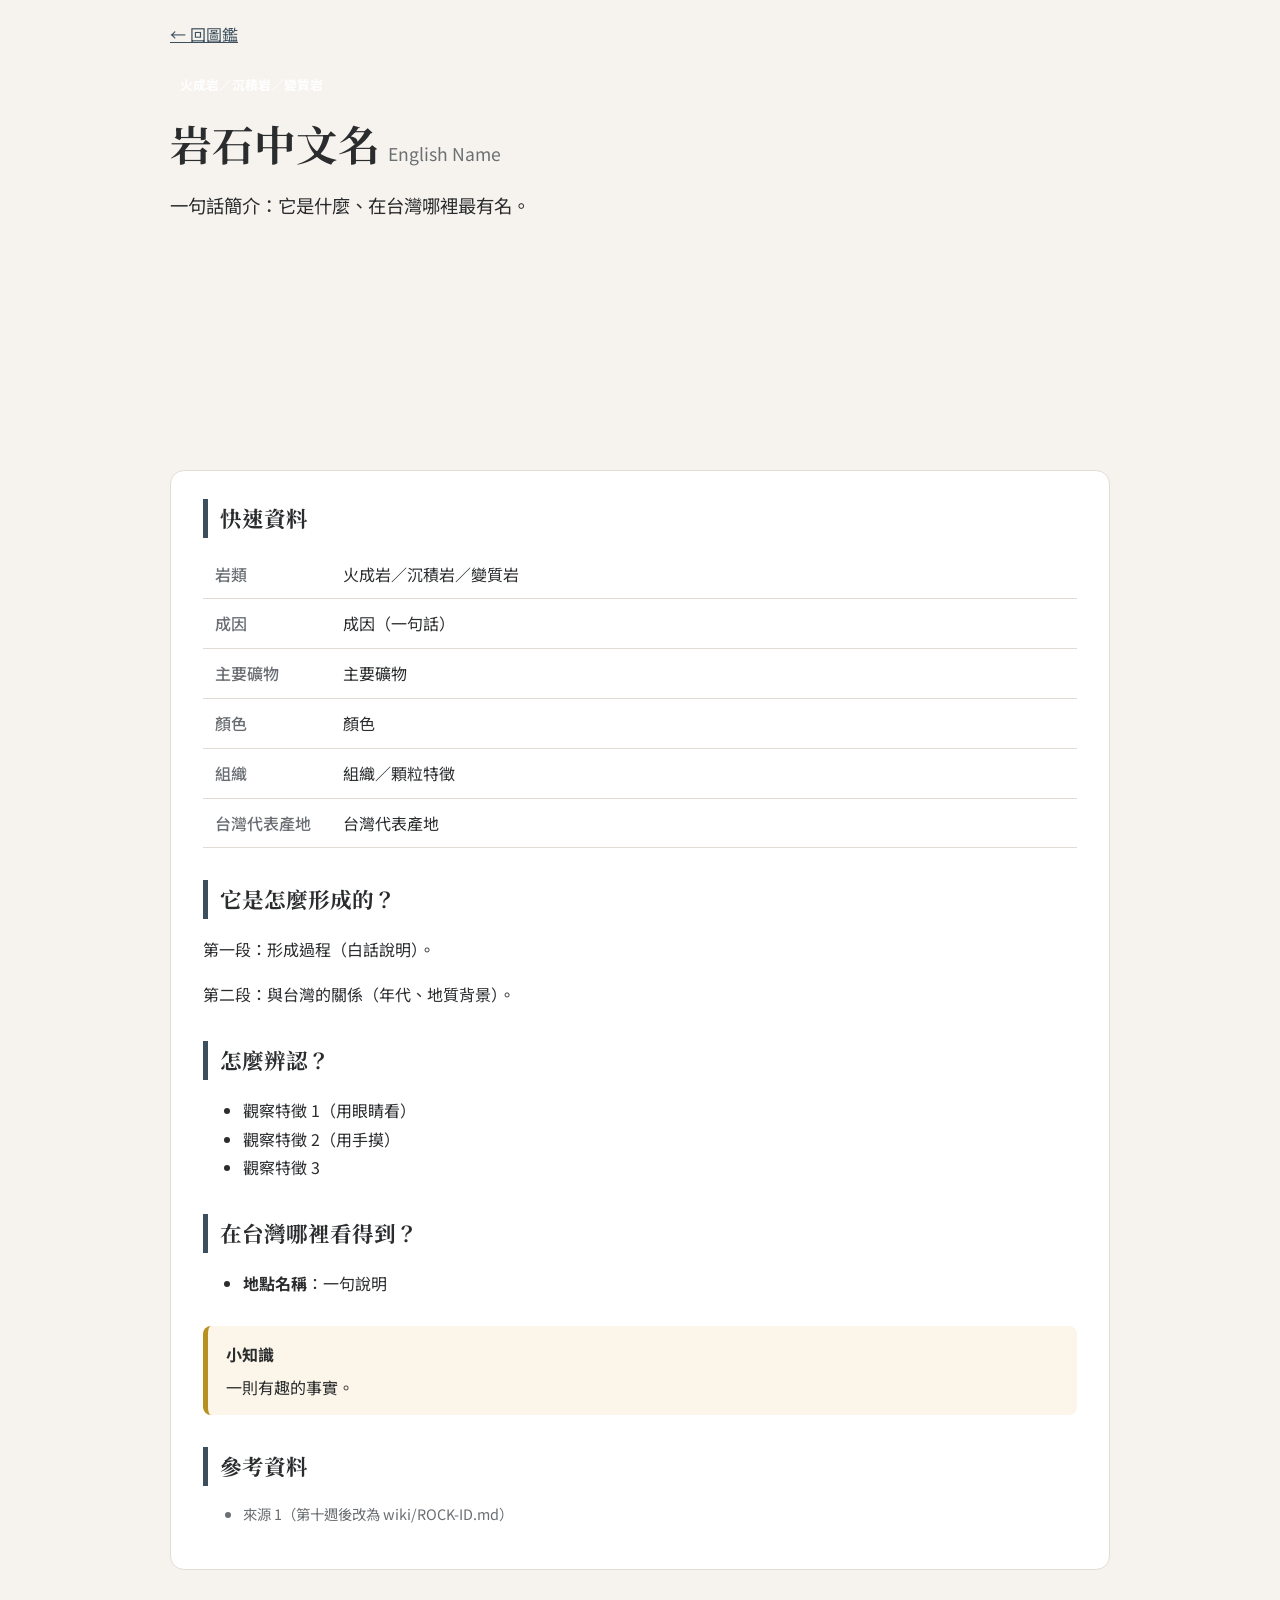
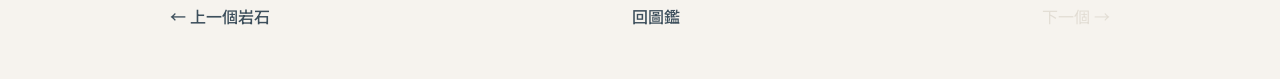
==== rocks/_template.html @ 90761d76 "Add files via upload" ====
<!-- 新增岩石：複製本檔為 rocks/<id>.html，替換所有大寫佔位字 (ROCK-ID / PREV-ID) 與中文說明。規則見 CLAUDE.md 第 5、6 節 -->
<!DOCTYPE html>
<html lang="zh-Hant-TW">
<head>
  <meta charset="UTF-8">
  <meta name="viewport" content="width=device-width, initial-scale=1.0">
  <title>岩石中文名 English Name｜台灣常見岩石圖鑑</title>
  <link rel="stylesheet" href="../style.css">
</head>
<body>
  <main class="container">
    <nav class="topnav"><a href="../index.html">← 回圖鑑</a></nav>

    <header class="rock-hero">
      <span class="tag tag--TYPE">火成岩／沉積岩／變質岩</span>
      <h1>岩石中文名<span class="en">English Name</span></h1>
      <p class="lead">一句話簡介：它是什麼、在台灣哪裡最有名。</p>
    </header>

    <div class="swatch swatch--ROCK-ID" role="img" aria-label="岩石中文名外觀示意"></div>

    <article>
      <h2>快速資料</h2>
      <table class="facts">
        <tr><th>岩類</th><td>火成岩／沉積岩／變質岩</td></tr>
        <tr><th>成因</th><td>成因（一句話）</td></tr>
        <tr><th>主要礦物</th><td>主要礦物</td></tr>
        <tr><th>顏色</th><td>顏色</td></tr>
        <tr><th>組織</th><td>組織／顆粒特徵</td></tr>
        <tr><th>台灣代表產地</th><td>台灣代表產地</td></tr>
      </table>

      <h2>它是怎麼形成的？</h2>
      <p>第一段：形成過程（白話說明）。</p>
      <p>第二段：與台灣的關係（年代、地質背景）。</p>

      <h2>怎麼辨認？</h2>
      <ul>
        <li>觀察特徵 1（用眼睛看）</li>
        <li>觀察特徵 2（用手摸）</li>
        <li>觀察特徵 3</li>
      </ul>

      <h2>在台灣哪裡看得到？</h2>
      <ul>
        <li><b>地點名稱</b>：一句說明</li>
      </ul>

      <aside class="trivia">
        <strong>小知識</strong>
        一則有趣的事實。
      </aside>

      <h2>參考資料</h2>
      <ul class="refs">
        <li>來源 1（第十週後改為 wiki/ROCK-ID.md）</li>
      </ul>
    </article>

    <nav class="pager">
      <a href="PREV-ID.html">← 上一個岩石</a>
      <a href="../index.html">回圖鑑</a>
      <span class="disabled">下一個 →</span>
    </nav>
  </main>
</body>
</html>
---- style.css ----
/* ===== 台灣常見岩石圖鑑 — 全站樣式 ===== */
@import url("https://fonts.googleapis.com/css2?family=Noto+Sans+TC:wght@400;500;700&family=Noto+Serif+TC:wght@600;900&display=swap");

:root {
  --bg: #f6f3ee;
  --paper: #ffffff;
  --ink: #2a2c2e;
  --muted: #6b6f73;
  --line: #e2ddd4;
  --accent: #3d4f5c;
  --igneous: #b8482f;
  --sedimentary: #b8901f;
  --metamorphic: #4f6489;
  --radius: 14px;
  --serif: "Noto Serif TC", serif;
  --sans: "Noto Sans TC", system-ui, sans-serif;
}

* { box-sizing: border-box; }

body {
  margin: 0;
  background: var(--bg);
  color: var(--ink);
  font-family: var(--sans);
  line-height: 1.8;
}

a { color: var(--accent); }

.container { max-width: 980px; margin: 0 auto; padding: 0 20px; }

/* ----- 頁首 ----- */
.site-header {
  background: var(--accent);
  color: #fff;
  padding: 56px 0 44px;
}
.site-header h1 {
  font-family: var(--serif);
  font-weight: 900;
  font-size: clamp(2rem, 5vw, 3rem);
  margin: 0 0 8px;
  letter-spacing: 0.04em;
}
.site-header p { margin: 0; opacity: 0.85; }

/* ----- 篩選按鈕 ----- */
.filters { display: flex; flex-wrap: wrap; gap: 10px; margin: 32px 0 24px; }
.filter-btn {
  border: 1.5px solid var(--accent);
  background: transparent;
  color: var(--accent);
  border-radius: 999px;
  padding: 6px 18px;
  font: 500 0.95rem var(--sans);
  cursor: pointer;
}
.filter-btn.is-active { background: var(--accent); color: #fff; }

/* ----- 卡片 ----- */
.grid {
  display: grid;
  grid-template-columns: repeat(auto-fill, minmax(260px, 1fr));
  gap: 20px;
  margin-bottom: 56px;
}
.card {
  display: block;
  background: var(--paper);
  border: 1px solid var(--line);
  border-radius: var(--radius);
  overflow: hidden;
  text-decoration: none;
  color: inherit;
  transition: transform 0.15s, box-shadow 0.15s;
}
.card:hover { transform: translateY(-3px); box-shadow: 0 8px 24px rgba(0,0,0,0.08); }
.card .swatch { height: 130px; border-radius: 0; }
.card-body { padding: 16px 18px 20px; }
.card-body h2 { font-family: var(--serif); font-size: 1.3rem; margin: 6px 0 2px; }
.card-body .en { color: var(--muted); font-size: 0.9rem; }
.card-body p { margin: 8px 0 0; font-size: 0.95rem; }

/* ----- 岩類標籤 ----- */
.tag {
  display: inline-block;
  font-size: 0.8rem;
  font-weight: 700;
  color: #fff;
  padding: 2px 10px;
  border-radius: 999px;
}
.tag--igneous { background: var(--igneous); }
.tag--sedimentary { background: var(--sedimentary); }
.tag--metamorphic { background: var(--metamorphic); }

/* ----- 岩石頁 ----- */
.topnav { padding: 20px 0; }
.rock-hero h1 { font-family: var(--serif); font-size: clamp(2rem, 5vw, 2.6rem); margin: 8px 0 0; }
.rock-hero h1 .en { font-family: var(--sans); font-size: 1.1rem; color: var(--muted); font-weight: 400; margin-left: 8px; }
.rock-hero .lead { font-size: 1.15rem; margin: 8px 0 24px; }

.swatch { height: 200px; border-radius: var(--radius); }

article { background: var(--paper); border: 1px solid var(--line); border-radius: var(--radius); padding: 28px 32px; margin: 24px 0; }
article h2 { font-family: var(--serif); font-size: 1.35rem; border-left: 5px solid var(--accent); padding-left: 12px; margin: 32px 0 12px; }
article h2:first-child { margin-top: 0; }

.facts { width: 100%; border-collapse: collapse; margin-bottom: 8px; }
.facts th, .facts td { text-align: left; padding: 10px 12px; border-bottom: 1px solid var(--line); vertical-align: top; }
.facts th { width: 8em; color: var(--muted); font-weight: 500; }

.trivia { background: #fbf6e9; border-left: 5px solid var(--sedimentary); border-radius: 8px; padding: 14px 18px; margin: 28px 0; }
.trivia strong { display: block; margin-bottom: 4px; }

.refs { font-size: 0.9rem; color: var(--muted); }

.pager { display: flex; justify-content: space-between; gap: 12px; padding: 8px 0 48px; flex-wrap: wrap; }
.pager a { text-decoration: none; font-weight: 500; }
.pager .disabled { color: var(--line); }

.site-footer { text-align: center; color: var(--muted); font-size: 0.85rem; padding: 24px 0 40px; }

@media (max-width: 600px) {
  article { padding: 20px; }
  .facts th { width: 6em; }
}

/* ===== 岩石色塊（每新增一種岩石，在此加一個 .swatch--<id>） ===== */

/* 玄武岩：深灰黑、細粒，帶少量氣孔 */
.swatch--basalt {
  background:
    radial-gradient(circle at 20% 30%, #111 0 3px, transparent 4px),
    radial-gradient(circle at 70% 60%, #111 0 4px, transparent 5px),
    radial-gradient(circle at 45% 80%, #151515 0 2px, transparent 3px),
    linear-gradient(135deg, #3a3b3d, #26272a);
  background-size: 80px 80px, 110px 110px, 60px 60px, 100% 100%;
}

/* 砂岩：黃褐色、顆粒感、平行層理 */
.swatch--sandstone {
  background:
    repeating-linear-gradient(0deg, rgba(120,80,30,0.18) 0 2px, transparent 2px 22px),
    radial-gradient(circle, rgba(255,255,255,0.35) 1px, transparent 1.5px),
    linear-gradient(160deg, #d8b878, #b88f4f);
  background-size: 100% 100%, 6px 6px, 100% 100%;
}

/* 大理岩：白色帶灰色紋理 */
.swatch--marble {
  background:
    linear-gradient(115deg, transparent 40%, rgba(110,115,125,0.35) 41%, transparent 43%),
    linear-gradient(70deg, transparent 60%, rgba(110,115,125,0.25) 61%, transparent 62.5%),
    linear-gradient(150deg, transparent 20%, rgba(110,115,125,0.2) 21%, transparent 22%),
    linear-gradient(180deg, #f4f3f0, #dcdad5);
}

/* 安山岩：灰色細粒基質，散布白色長條斜長石斑晶與黑色小顆粒 */
.swatch--andesite {
  background:
    radial-gradient(ellipse 7px 2.5px at 25% 30%, rgba(240,238,232,0.9) 80%, transparent 100%),
    radial-gradient(ellipse 3px 6px at 70% 65%, rgba(235,233,226,0.85) 80%, transparent 100%),
    radial-gradient(ellipse 5px 2px at 55% 20%, rgba(240,238,232,0.8) 80%, transparent 100%),
    radial-gradient(circle at 40% 75%, #1c1c1e 0 2px, transparent 3px),
    radial-gradient(circle, rgba(255,255,255,0.12) 1px, transparent 1.5px),
    linear-gradient(150deg, #8a8c8e, #6b6d70);
  background-size: 47px 47px, 61px 61px, 37px 37px, 53px 53px, 5px 5px, 100% 100%;
}
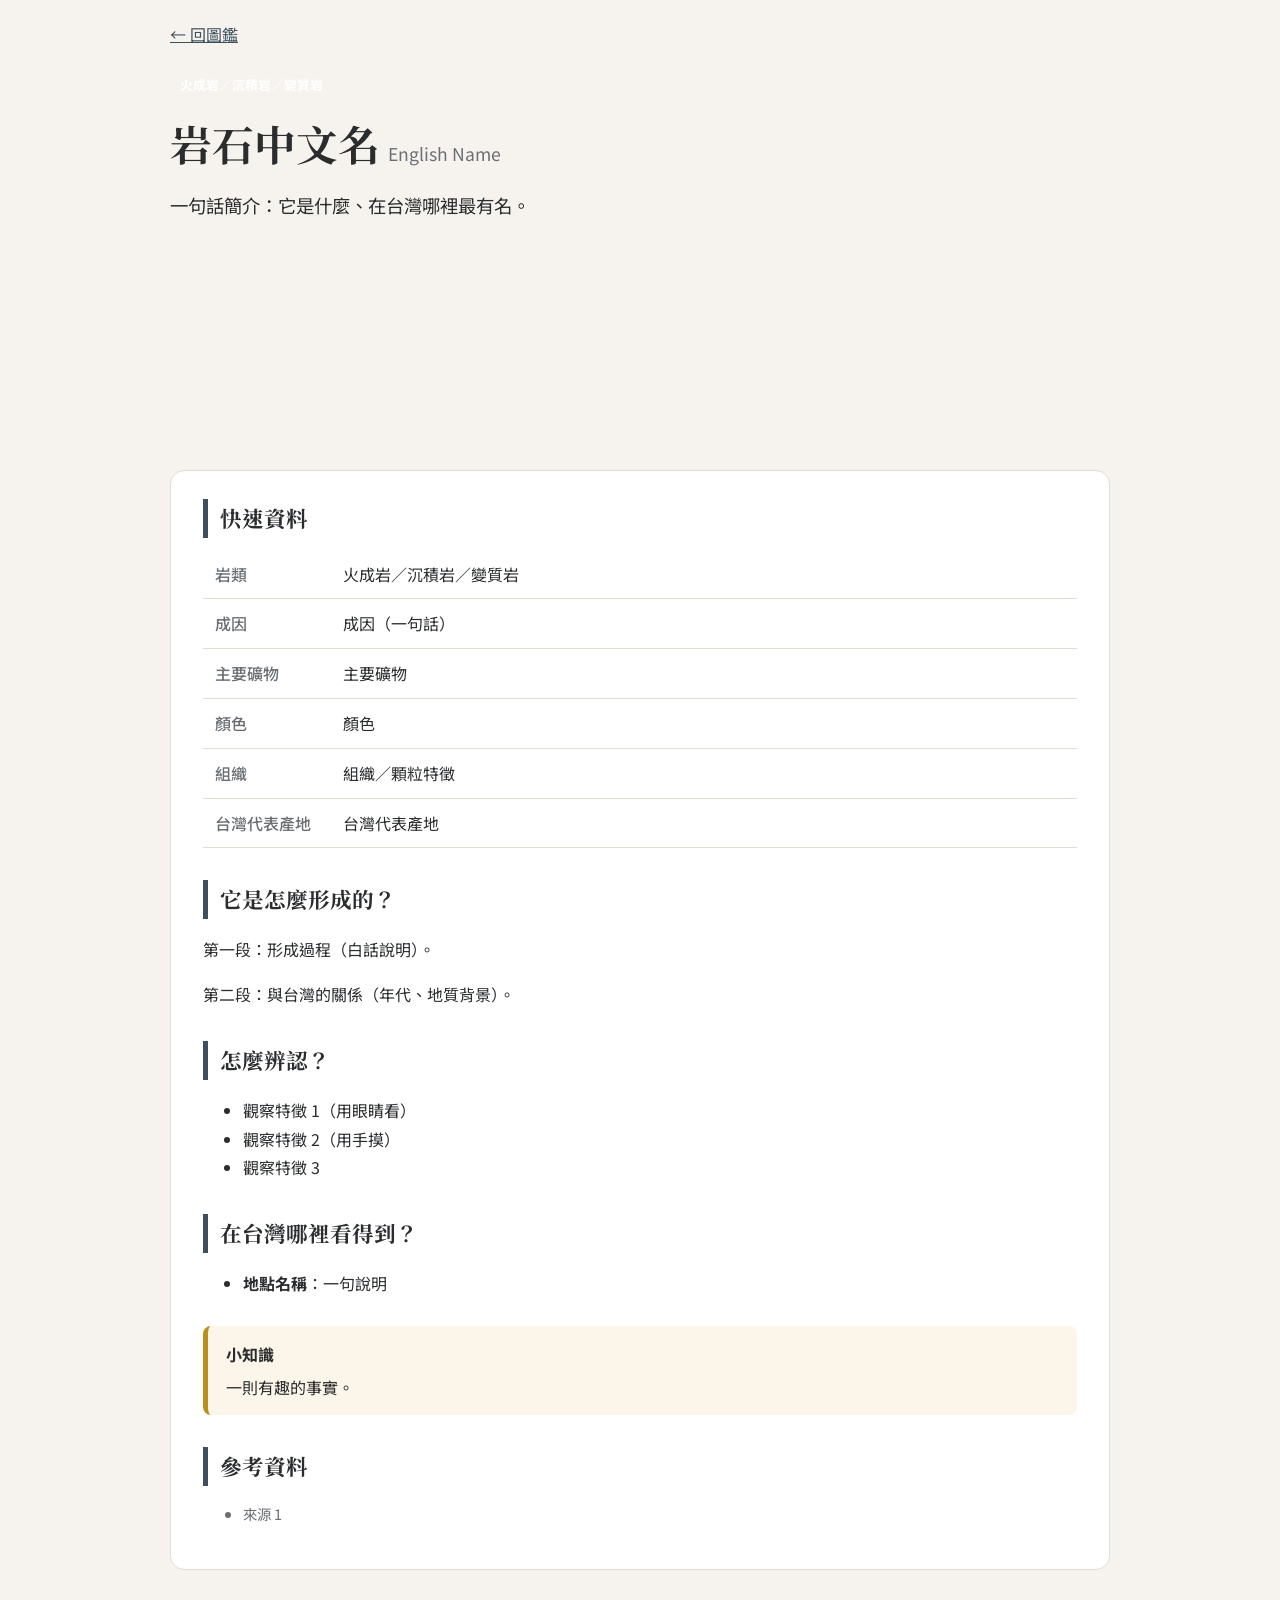
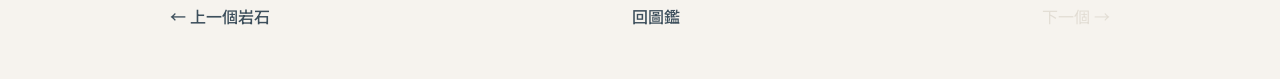
==== commit 46edd002: "Add files via upload" ====
--- a/rocks/_template.html
+++ b/rocks/_template.html
@@ -53,7 +53,7 @@
 
       <h2>參考資料</h2>
       <ul class="refs">
-        <li>來源 1（第十週後改為 wiki/ROCK-ID.md）</li>
+        <li>來源 1</li>
       </ul>
     </article>
 
